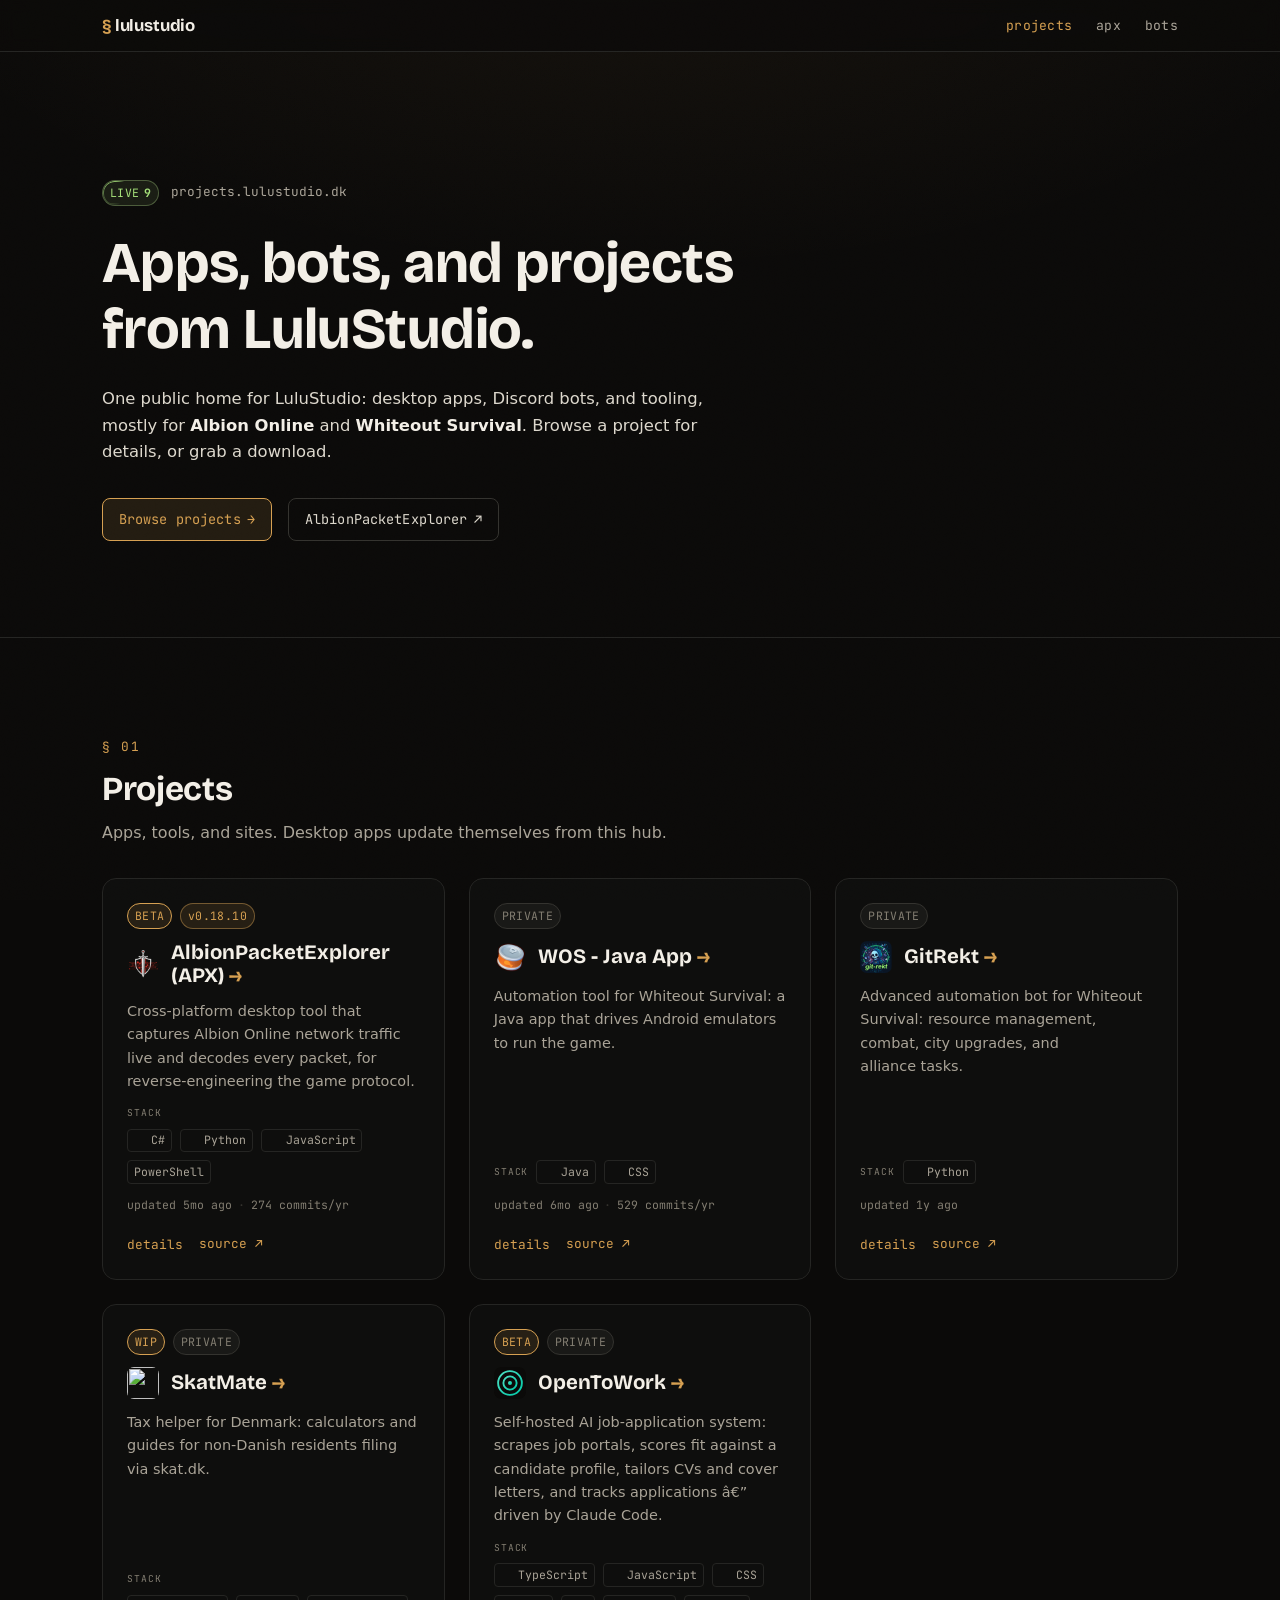
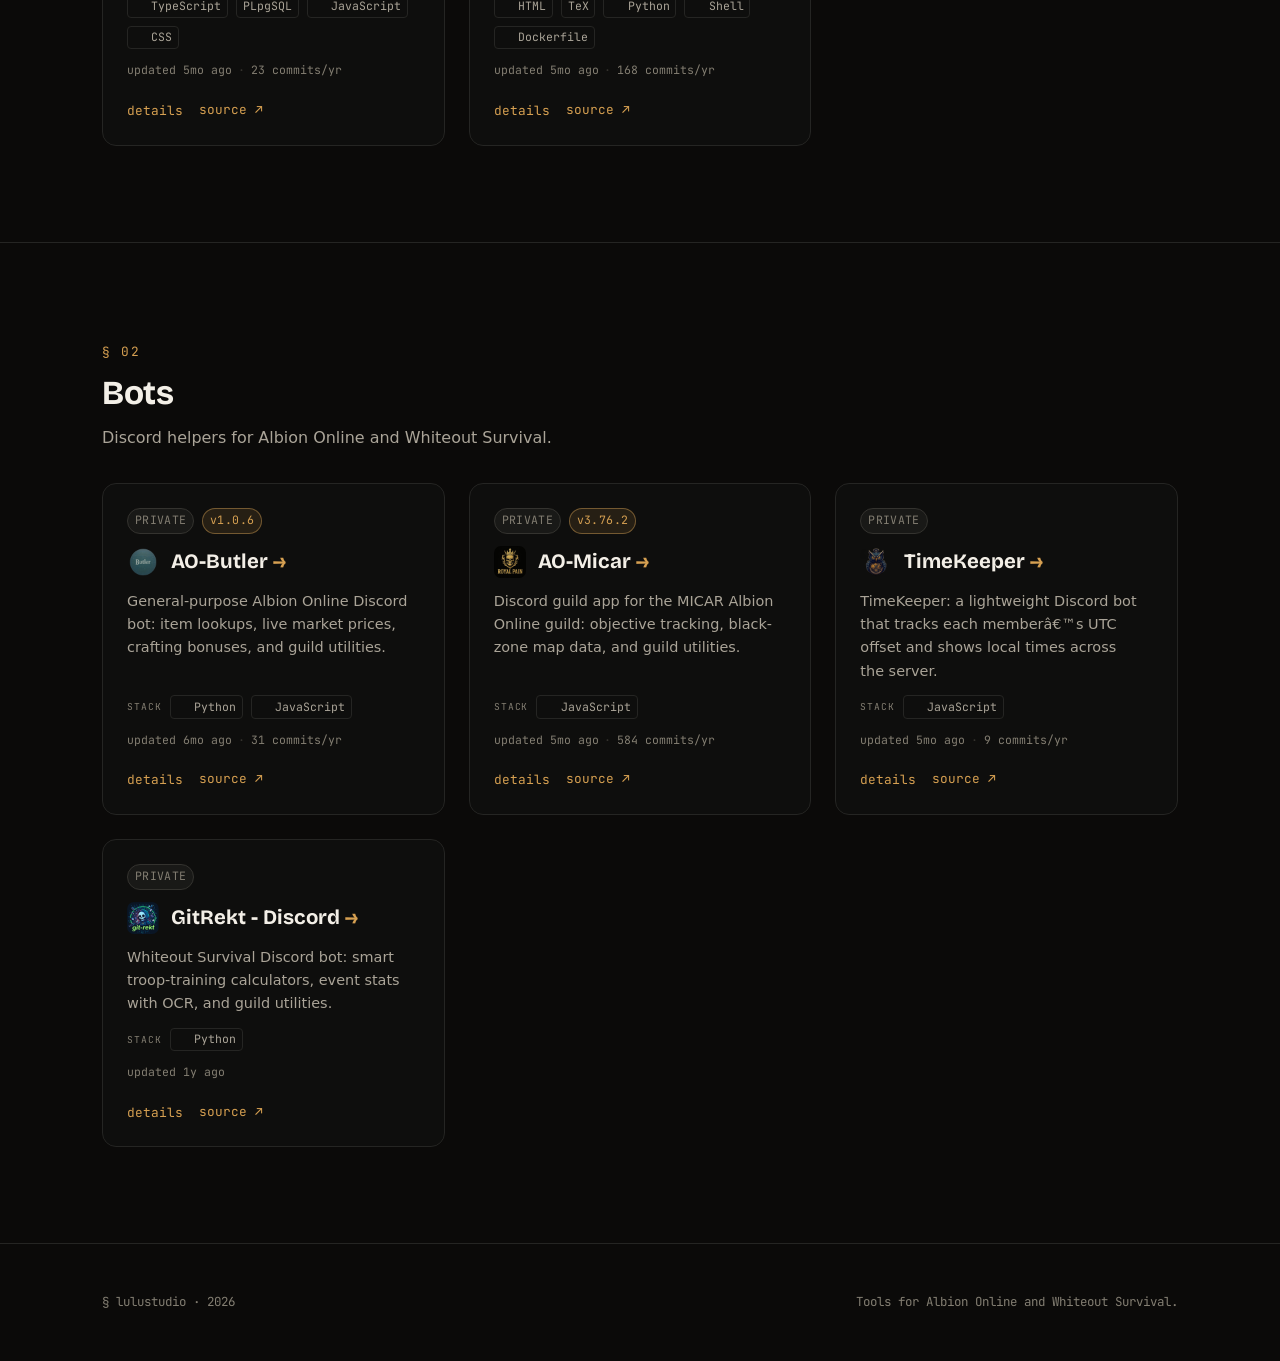
==== index.html @ aff36cd7 "deploy site (stamp 224395fc3f15c5850746628ff8df8f4516e7709df6c220919f3e209f35f2060c)" ====
<!doctype html>
<html lang="en">
  <head>
    <meta charset="utf-8" />
    <meta name="viewport" content="width=device-width, initial-scale=1" />
    <title>LuluStudio - hub</title>
    <meta name="description" content="LuluStudio hub: project pages, bot invites, downloads, and app update feeds." />
    <link rel="canonical" href="https://projects.lulustudio.dk/" />
    <meta property="og:title" content="LuluStudio - hub" />
    <meta property="og:description" content="Project pages, bot invites, downloads, and self-updating apps." />
    <meta property="og:type" content="website" />
    <meta name="theme-color" content="#0b0a09" />
    <link rel="icon" href="/favicon.svg" type="image/svg+xml" />
    <link rel="preconnect" href="https://fonts.googleapis.com" />
    <link rel="preconnect" href="https://fonts.gstatic.com" crossorigin />
    <link href="https://fonts.googleapis.com/css2?family=Bricolage+Grotesque:opsz,wght@12..96,400..800&family=JetBrains+Mono:wght@400;500;600&display=swap" rel="stylesheet" />
    <link rel="stylesheet" href="/css/styles.css" />
  </head>
  <body>
    <div class="grain" aria-hidden="true"></div>
    <a class="skip-link" href="#main">skip to content</a>

    <nav class="site-nav">
      <div class="page-width site-nav__bar">
        <a class="site-nav__brand" href="/"><span class="site-nav__mark">§</span> <span class="site-nav__word">lulustudio</span></a>
        <ul class="site-nav__links">
          <li><a href="#projects" aria-current="page">projects</a></li>
          <li><a href="/apx/">apx</a></li>
          <li><a href="/bots/">bots</a></li>
        </ul>
      </div>
    </nav>

    <main id="main">
      <header class="hero">
        <div class="page-width">
          <p class="hero__eyebrow">
            <span class="badge badge--live">live <span class="live-count" data-live-count>5</span></span>
            projects.lulustudio.dk
          </p>
          <h1 class="hero__title">Apps, bots, and projects from LuluStudio.</h1>
          <p class="hero__lead">
            One public home for LuluStudio: desktop apps, Discord bots, and tooling, mostly for
            <strong>Albion Online</strong> and <strong>Whiteout Survival</strong>. Browse a project
            for details, or grab a download.
          </p>
          <div class="hero__actions">
            <a class="button" href="#projects">Browse projects <span aria-hidden="true">→</span></a>
            <a class="button button--ghost" href="/apx/">AlbionPacketExplorer <span aria-hidden="true">↗</span></a>
          </div>
        </div>
      </header>

      <section class="section" id="projects">
        <div class="page-width">
          <header class="section__header">
            <span class="section__number">§ 01</span>
            <h2 class="section__title">Projects</h2>
            <p class="section__lead">Apps, tools, and sites. Desktop apps update themselves from this hub.</p>
          </header>
          <div class="card-grid" data-cards="projects"></div>
        </div>
      </section>

      <section class="section" id="bots">
        <div class="page-width">
          <header class="section__header">
            <span class="section__number">§ 02</span>
            <h2 class="section__title">Bots</h2>
            <p class="section__lead">Discord helpers for Albion Online and Whiteout Survival.</p>
          </header>
          <div class="card-grid" data-cards="bots"></div>
        </div>
      </section>
    </main>

    <footer class="site-footer">
      <div class="page-width site-footer__row">
        <span>§ lulustudio · <span data-current-year></span></span>
        <span>Tools for Albion Online and Whiteout Survival.</span>
      </div>
    </footer>

    <script src="/js/data.js"></script>
    <script src="/js/render.js"></script>
    <script src="/js/cursor.js"></script>
  </body>
</html>
---- css/styles.css ----
@import './theme.css';

/* ── reset ── */
*, *::before, *::after { box-sizing: border-box; margin: 0; padding: 0; }
html { scroll-behavior: smooth; -webkit-text-size-adjust: 100%; }

body {
  background: var(--color-bg);
  color: var(--color-text);
  font-family: var(--font-body);
  font-size: var(--font-size-body);
  line-height: var(--line-height-normal);
  min-height: 100svh;
  -webkit-font-smoothing: antialiased;
  text-rendering: optimizeLegibility;
  overflow-x: hidden;
}

/* firelight warmth from the top, like glow on a cave wall */
body::before {
  content: '';
  position: fixed;
  inset: 0;
  z-index: -2;
  background:
    radial-gradient(1100px 520px at 50% -10%, var(--color-accent-faint), transparent 70%),
    var(--color-bg);
  pointer-events: none;
}

/* dot grid revealed by a spotlight that follows the mouse (see js/cursor.js).
   Ported from cv-lulustudio, recolored to the hub accent. Sits behind content. */
.dot-grid {
  position: fixed;
  inset: 0;
  z-index: -1;
  pointer-events: none;
  background-image: radial-gradient(circle, color-mix(in srgb, var(--color-accent) 60%, transparent) 1.2px, transparent 1.2px);
  background-size: 26px 26px;
  -webkit-mask-image: radial-gradient(ellipse 360px 300px at var(--mx, -999px) var(--my, -999px), #000 8%, transparent 70%);
  mask-image: radial-gradient(ellipse 360px 300px at var(--mx, -999px) var(--my, -999px), #000 8%, transparent 70%);
}

/* subtle film-grain overlay */
.grain {
  position: fixed;
  inset: 0;
  z-index: 9999;
  pointer-events: none;
  opacity: 0.035;
  mix-blend-mode: overlay;
  background-image: url("data:image/svg+xml,%3Csvg xmlns='http://www.w3.org/2000/svg' width='160' height='160'%3E%3Cfilter id='n'%3E%3CfeTurbulence type='fractalNoise' baseFrequency='0.85' numOctaves='2' stitchTiles='stitch'/%3E%3C/filter%3E%3Crect width='100%25' height='100%25' filter='url(%23n)'/%3E%3C/svg%3E");
}

/* ── headings ── */
h1, h2, h3 {
  font-family: var(--font-display);
  color: var(--color-heading);
  line-height: var(--line-height-tight);
  font-weight: 700;
  letter-spacing: -0.01em;
  text-wrap: balance;
  overflow-wrap: break-word;
}
h1 { font-size: var(--font-size-hero); }
h2 { font-size: var(--font-size-title); }
h3 { font-size: var(--font-size-subtitle); }
p { color: var(--color-text); text-wrap: pretty; }
strong { color: var(--color-heading); font-weight: 700; }
img, svg, video { max-width: 100%; height: auto; }

/* ── links ── */
a { color: var(--color-accent); text-decoration: none; transition: color 0.15s ease; }
a:hover { color: var(--color-accent-bright); }

/* ── code / mono ── */
code, pre, kbd, samp { font-family: var(--font-mono); font-size: var(--font-size-code); }
code:not(pre code) {
  background: var(--color-inset);
  border: 1px solid var(--color-border);
  border-radius: var(--radius-sm);
  padding: 0.1em 0.4em;
  color: var(--color-heading);
}

/* ── layout primitives ── */
.page-width {
  max-width: var(--max-width);
  margin-inline: auto;
  padding-inline: clamp(1.1rem, 4vw, 2rem);
}

/* ── focus / a11y ── */
a:focus-visible, button:focus-visible, [tabindex]:focus-visible {
  outline: 2px solid var(--color-accent);
  outline-offset: 3px;
  border-radius: var(--radius-sm);
}
.visually-hidden {
  position: absolute; width: 1px; height: 1px;
  padding: 0; margin: -1px; overflow: hidden;
  clip: rect(0, 0, 0, 0); white-space: nowrap; border: 0;
}

/* ── button ── */
.button {
  display: inline-flex;
  align-items: center;
  gap: 0.5em;
  font-family: var(--font-mono);
  font-size: 0.85rem;
  letter-spacing: 0.01em;
  padding: 0.7em 1.15em;
  border-radius: var(--radius-md);
  border: 1px solid var(--color-accent);
  background: var(--color-accent-soft);
  color: var(--color-accent);
  transition: background 0.16s ease, border-color 0.16s ease, color 0.16s ease, transform 0.16s ease;
}
.button:hover { background: var(--color-accent); color: var(--color-bg); transform: translateY(-1px); }
.button--ghost { border-color: var(--color-border-strong); background: transparent; color: var(--color-text); }
.button--ghost:hover {
  border-color: var(--color-accent);
  background: var(--color-accent-soft);
  color: var(--color-accent);
  transform: translateY(-1px);
}

/* ── skip link ── */
.skip-link {
  position: fixed; top: 8px; left: 8px; z-index: 10000;
  transform: translateY(-160%);
  background: var(--color-accent); color: var(--color-bg);
  font-family: var(--font-mono); font-size: 0.75rem; font-weight: 600;
  padding: 0.6em 1em; border-radius: var(--radius-sm);
  transition: transform 0.18s ease;
}
.skip-link:focus { transform: translateY(0); }

/* ── navigation ── */
.site-nav {
  position: sticky; top: 0; z-index: 100;
  min-height: var(--nav-height);
  display: flex; align-items: center;
  background: color-mix(in srgb, var(--color-bg) 82%, transparent);
  backdrop-filter: blur(8px);
  border-bottom: 1px solid var(--color-border);
}
.site-nav__bar { display: flex; align-items: center; justify-content: space-between; gap: var(--space-lg); width: 100%; }
.site-nav__brand { font-family: var(--font-display); font-weight: 700; color: var(--color-heading); font-size: 1.05rem; letter-spacing: -0.01em; }
.site-nav__brand:hover { color: var(--color-heading); }
.site-nav__mark { color: var(--color-accent); }
.site-nav__links { display: flex; gap: var(--space-lg); list-style: none; }
.site-nav__links a { font-family: var(--font-mono); font-size: 0.82rem; color: var(--color-text-muted); letter-spacing: 0.02em; }
.site-nav__links a:hover,
.site-nav__links a[aria-current='page'] { color: var(--color-accent); }

/* ── hero ── */
.hero { padding-block: clamp(3rem, 11vw, 8rem) var(--section-padding); }
.hero__eyebrow {
  display: flex; align-items: center; gap: var(--space-sm);
  font-family: var(--font-mono); font-size: 0.8rem; color: var(--color-text-muted);
  margin-bottom: var(--space-lg); flex-wrap: wrap;
}
.hero__title { margin-bottom: var(--space-lg); max-width: 18ch; }
.hero__lead { max-width: 60ch; color: var(--color-text); font-size: 1.08em; }
.hero__actions { display: flex; flex-wrap: wrap; gap: var(--space-md); margin-top: var(--space-xl); }
.hero__back { font-family: var(--font-mono); font-size: 0.8rem; color: var(--color-text-muted); display: inline-block; margin-bottom: var(--space-lg); }

/* ── numbered section ── */
.section { padding-block: var(--section-padding); border-top: 1px solid var(--color-border); }
.section__header { margin-bottom: var(--space-xl); }
.section__number { display: inline-block; font-family: var(--font-mono); font-size: 0.8rem; letter-spacing: 0.12em; color: var(--color-accent); margin-bottom: var(--space-sm); }
.section__title { max-width: 24ch; }
.section__lead { margin-top: var(--space-sm); color: var(--color-text-muted); max-width: 60ch; font-size: 1.05em; }

/* ── card grid + card ── */
.card-grid { display: grid; grid-template-columns: repeat(auto-fit, minmax(min(100%, 320px), 1fr)); gap: var(--space-lg); }
.card {
  display: flex; flex-direction: column; gap: var(--space-sm);
  padding: var(--space-lg);
  background: color-mix(in srgb, var(--color-card) 55%, transparent);
  border: 1px solid var(--color-border); border-radius: var(--radius-lg);
  transition: border-color 0.18s ease, transform 0.18s ease, background 0.18s ease;
}
.card:hover { border-color: var(--color-border-strong); transform: translateY(-2px); background: color-mix(in srgb, var(--color-elevated) 60%, transparent); }
.card__meta { display: flex; flex-wrap: wrap; gap: var(--space-xs); }
.card__head { display: flex; align-items: center; gap: var(--space-sm); }
.card__icon { width: 32px; height: 32px; flex-shrink: 0; border-radius: 7px; object-fit: contain; }
.card__title { font-size: var(--font-size-subtitle); overflow-wrap: anywhere; }
.card__title-btn {
  font: inherit; color: var(--color-heading); background: none; border: 0; padding: 0;
  text-align: left; cursor: pointer; transition: color 0.15s ease;
}
.card__title-btn:hover { color: var(--color-accent); }
.card__title-arrow { color: var(--color-accent); white-space: nowrap; }
.card__description { color: var(--color-text-muted); font-size: 0.95em; flex: 1; }
/* tech stack: a labeled row of language chips with a color dot each */
.card__stack { display: flex; align-items: center; flex-wrap: wrap; gap: var(--space-xs); }
.card__stack-label { font-family: var(--font-mono); font-size: 0.6rem; text-transform: uppercase; letter-spacing: 0.1em; color: var(--color-text-faint); }
.tech-list { display: flex; flex-wrap: wrap; gap: var(--space-xs); list-style: none; }
.tech { display: inline-flex; align-items: center; gap: 0.4em; font-family: var(--font-mono); font-size: 0.72rem; color: var(--color-text-muted); border: 1px solid var(--color-border); border-radius: var(--radius-sm); padding: 0.12em 0.5em; }
.tech__dot { width: 8px; height: 8px; border-radius: 2px; display: inline-block; }
.card__actions { display: flex; flex-wrap: wrap; align-items: center; gap: var(--space-md); margin-top: var(--space-xs); }
.card__action {
  font-family: var(--font-mono); font-size: 0.8rem; color: var(--color-accent);
  background: none; border: 0; padding: 0; cursor: pointer; transition: color 0.15s ease;
}
.card__action:hover { color: var(--color-accent-bright); }

/* compact stats line under the card description */
.statline { display: flex; flex-wrap: wrap; align-items: center; gap: 0.5em; font-family: var(--font-mono); font-size: 0.72rem; color: var(--color-text-faint); }
.statline__sep { color: var(--color-border-strong); }

/* ── badge ── */
.badge {
  display: inline-flex; align-items: center; gap: 0.4em;
  font-family: var(--font-mono); font-size: 0.72rem; letter-spacing: 0.03em;
  text-transform: uppercase; padding: 0.22em 0.6em; border-radius: var(--radius-pill);
  border: 1px solid var(--color-border-strong); background: var(--color-inset); color: var(--color-text-muted); white-space: nowrap;
}
.badge__dot { font-size: 0.6em; line-height: 1; display: inline-block; }

/* live badge: vivid green, with a light circling the pill border */
.badge--live {
  position: relative;
  color: var(--color-live-bright);
  border-color: color-mix(in srgb, var(--color-live) 45%, transparent);
  background: var(--color-live-soft);
}
.badge--live .live-count { font-weight: 700; }
.badge--live::before {
  content: '';
  position: absolute;
  inset: 0;
  border-radius: inherit;
  padding: 1.4px;
  background: conic-gradient(from var(--beam-angle, 0deg),
    transparent 0 62%,
    color-mix(in srgb, var(--color-live-bright) 40%, transparent) 74%,
    var(--color-live-bright) 84%,
    transparent 92%);
  -webkit-mask: linear-gradient(#000 0 0) content-box, linear-gradient(#000 0 0);
  -webkit-mask-composite: xor;
          mask: linear-gradient(#000 0 0) content-box, linear-gradient(#000 0 0);
          mask-composite: exclude;
  animation: badge-beam 2.6s linear infinite;
  pointer-events: none;
}
@property --beam-angle { syntax: '<angle>'; inherits: false; initial-value: 0deg; }
@keyframes badge-beam { to { --beam-angle: 360deg; } }
.badge--accent { color: var(--color-accent); border-color: var(--color-accent); background: var(--color-accent-soft); }
.badge--warn { color: var(--color-warn); border-color: var(--color-warn); }
.badge--private { color: var(--color-text-faint); border-color: var(--color-border-strong); }
.badge--fork { color: var(--color-text-muted); border-color: var(--color-border-strong); }
.badge--discord { color: #aab0f7; border-color: color-mix(in srgb, #5865f2 55%, transparent); background: rgba(88, 101, 242, 0.12); }
.badge--version { color: var(--color-accent); border-color: color-mix(in srgb, var(--color-accent) 45%, transparent); background: var(--color-accent-soft); text-transform: none; }
.badge__icon { display: inline-block; vertical-align: -1px; }

/* ── code block ── */
.code-block { border: 1px solid var(--color-border); border-radius: var(--radius-md); background: var(--color-elevated); overflow: hidden; }
.code-block__bar { display: flex; align-items: center; gap: 0.5em; padding: 0.5em 0.9em; font-family: var(--font-mono); font-size: 0.72rem; letter-spacing: 0.04em; color: var(--color-text-muted); background: var(--color-inset); border-bottom: 1px solid var(--color-border); }
.code-block__dot { color: var(--color-accent); font-size: 0.7em; }
.code-block__body { margin: 0; padding: var(--space-md); overflow-x: auto; color: var(--color-heading); line-height: 1.6; }

/* ── prose + checklist ── */
.prose { max-width: 64ch; display: flex; flex-direction: column; gap: var(--space-lg); }
.checklist { list-style: none; display: flex; flex-direction: column; gap: var(--space-xs); }
.checklist li { font-family: var(--font-mono); font-size: 0.85rem; color: var(--color-text-muted); }
.checklist__mark { color: var(--color-live); margin-right: 0.5em; }
.callout--warn { color: var(--color-text); border-left: 2px solid var(--color-warn); padding-left: var(--space-md); }
.fine-print { font-size: 0.88rem; color: var(--color-text-muted); max-width: 60ch; }
.see-all { margin-top: var(--space-lg); font-family: var(--font-mono); font-size: 0.85rem; }

/* ── download grid (apx) ── */
.download-grid { display: grid; grid-template-columns: repeat(auto-fill, minmax(min(100%, 240px), 1fr)); gap: var(--space-md); }
.download {
  display: flex; flex-direction: column;
  background: var(--color-card); border: 1px solid var(--color-border); border-radius: var(--radius-md);
  transition: border-color 0.18s ease, transform 0.18s ease;
}
.download:hover { border-color: var(--color-accent); transform: translateY(-2px); }
.download__main { display: grid; grid-template-columns: 1fr auto; align-items: center; gap: 0.2em var(--space-sm); padding: var(--space-md) var(--space-lg); }
.download__label { color: var(--color-heading); font-weight: 600; }
.download__platform { grid-column: 1; font-family: var(--font-mono); font-size: 0.72rem; color: var(--color-text-faint); }
.download__arrow { grid-row: 1 / 3; grid-column: 2; color: var(--color-accent); font-size: 1.2rem; }
.download__portable {
  display: flex; align-items: center; gap: 0.4em;
  padding: 0.55em var(--space-lg);
  border-top: 1px solid var(--color-border);
  font-family: var(--font-mono); font-size: 0.72rem; color: var(--color-text-muted);
}
.download__portable:hover { color: var(--color-accent); }

/* breathing room between the download grid and the note under it */
.download-grid + .fine-print { margin-top: var(--space-lg); }

/* ── footer ── */
.site-footer { border-top: 1px solid var(--color-border); padding-block: var(--space-2xl); color: var(--color-text-faint); font-family: var(--font-mono); font-size: 0.78rem; }
.site-footer__row { display: flex; flex-wrap: wrap; gap: var(--space-md); justify-content: space-between; }

/* ── empty state (shown if data fails to load) ── */
.empty-state { color: var(--color-text-faint); font-family: var(--font-mono); font-size: 0.85rem; }

/* ── details dialog (click-to-expand) ── */
.details {
  width: min(640px, calc(100vw - 2rem));
  margin: auto;
  padding: 0;
  border: 1px solid var(--color-border-strong);
  border-radius: var(--radius-lg);
  background: var(--color-card);
  color: var(--color-text);
}
.details::backdrop { background: rgba(0, 0, 0, 0.66); backdrop-filter: blur(2px); }
.details[open] { animation: details-in 0.22s cubic-bezier(0.16, 1, 0.3, 1) both; }
.details[open]::backdrop { animation: backdrop-in 0.22s ease both; }
@keyframes details-in { from { opacity: 0; transform: translateY(10px) scale(0.98); } to { opacity: 1; transform: none; } }
@keyframes backdrop-in { from { opacity: 0; } to { opacity: 1; } }
.details__panel { position: relative; padding: var(--space-xl); display: flex; flex-direction: column; gap: var(--space-md); }
.details__release { font-family: var(--font-mono); font-size: 0.78rem; color: var(--color-text-muted); }
.details__release strong { color: var(--color-accent); }
.details__close {
  position: absolute; top: var(--space-md); right: var(--space-md);
  background: none; border: 0; color: var(--color-text-muted); cursor: pointer;
  font-size: 1rem; line-height: 1; padding: 0.3em;
}
.details__close:hover { color: var(--color-heading); }
.details__heading-row { display: flex; align-items: center; gap: var(--space-sm); }
.details__heading-row .card__icon { width: 34px; height: 34px; }
.details__title { font-size: var(--font-size-title); overflow-wrap: anywhere; padding-right: 2rem; }
.details__description { color: var(--color-text-muted); }
.details__block { display: flex; flex-direction: column; gap: var(--space-xs); }
.details__heading { font-family: var(--font-mono); font-size: 0.72rem; text-transform: uppercase; letter-spacing: 0.06em; color: var(--color-text-muted); }
.details__heading-note { color: var(--color-text-faint); text-transform: none; letter-spacing: 0; }
.details__links { display: flex; flex-wrap: wrap; gap: var(--space-sm); margin-top: var(--space-xs); }

/* curated runtime facts in the details panel */
.facts { list-style: none; display: flex; flex-wrap: wrap; gap: var(--space-xs); }
.fact {
  font-family: var(--font-mono); font-size: 0.7rem; color: var(--color-text);
  border: 1px solid var(--color-border-strong); border-radius: var(--radius-pill);
  padding: 0.2em 0.65em; background: var(--color-inset);
}

/* stat grid */
.stat-grid { display: grid; grid-template-columns: repeat(auto-fit, minmax(110px, 1fr)); gap: var(--space-sm); margin: 0; }
.stat { background: var(--color-elevated); border: 1px solid var(--color-border); border-radius: var(--radius-md); padding: var(--space-sm) var(--space-md); }
.stat__label { font-family: var(--font-mono); font-size: 0.66rem; text-transform: uppercase; letter-spacing: 0.05em; color: var(--color-text-faint); margin: 0 0 0.2em; }
.stat__value { font-size: 0.95rem; color: var(--color-heading); margin: 0; }

/* language bar */
.lang-bar { display: flex; height: 10px; border-radius: var(--radius-pill); overflow: hidden; background: var(--color-inset); }
.lang-bar__seg { display: block; height: 100%; }
.lang-bar__legend { list-style: none; display: flex; flex-wrap: wrap; gap: var(--space-md); margin-top: var(--space-xs); font-family: var(--font-mono); font-size: 0.72rem; color: var(--color-text-muted); }
.lang-bar__legend li { display: flex; align-items: center; gap: 0.4em; }
.lang-bar__chip { width: 10px; height: 10px; border-radius: 2px; display: inline-block; }
.lang-bar__pct { color: var(--color-text-faint); }
.lang-bar__seg--0 { background: var(--color-accent); }
.lang-bar__seg--1 { background: var(--color-live); }
.lang-bar__seg--2 { background: #7e8ab0; }
.lang-bar__seg--3 { background: var(--color-warn); }

/* commit sparkline */
.spark { display: flex; align-items: flex-end; gap: 2px; height: 56px; padding: var(--space-xs); background: var(--color-elevated); border: 1px solid var(--color-border); border-radius: var(--radius-md); }
.spark__bar { flex: 1; min-width: 2px; background: var(--color-accent); border-radius: 1px 1px 0 0; opacity: 0.85; transition: opacity 0.12s ease; }
.spark__bar:hover { opacity: 1; }
.spark-axis { display: flex; justify-content: space-between; font-family: var(--font-mono); font-size: 0.62rem; color: var(--color-text-faint); margin-top: 0.3em; }

/* prev / next navigation inside the details panel */
.details__nav { display: flex; align-items: center; justify-content: space-between; gap: var(--space-sm); margin-top: var(--space-xs); padding-top: var(--space-md); border-top: 1px solid var(--color-border); }
.details__nav-btn {
  font-family: var(--font-mono); font-size: 0.75rem; color: var(--color-accent);
  background: none; border: 0; cursor: pointer; padding: 0.3em 0; max-width: 42%;
  overflow: hidden; text-overflow: ellipsis; white-space: nowrap; transition: color 0.15s ease;
}
.details__nav-btn:hover { color: var(--color-accent-bright); }
.details__nav-btn--off { color: var(--color-text-faint); cursor: default; }
.details__nav-count { font-family: var(--font-mono); font-size: 0.7rem; color: var(--color-text-faint); flex-shrink: 0; }

[id] { scroll-margin-top: calc(var(--nav-height) + 16px); }

/* ── responsive ── */
@media (max-width: 640px) {
  .card-grid { grid-template-columns: 1fr; gap: var(--space-md); }
  .hero__actions .button { width: 100%; justify-content: center; }
  .site-nav__links { gap: var(--space-md); }
  .site-nav__word { display: none; } /* keep just the section mark on tiny screens */
}
@media (max-width: 380px) {
  .site-nav__links a { font-size: 0.75rem; }
}
@media (min-width: 1400px) {
  :root { --max-width: 1280px; }
}
@media (prefers-reduced-motion: reduce) {
  html { scroll-behavior: auto; }
  *, *::before, *::after { transition: none !important; animation: none !important; }
  .grain, .dot-grid { display: none; }
}
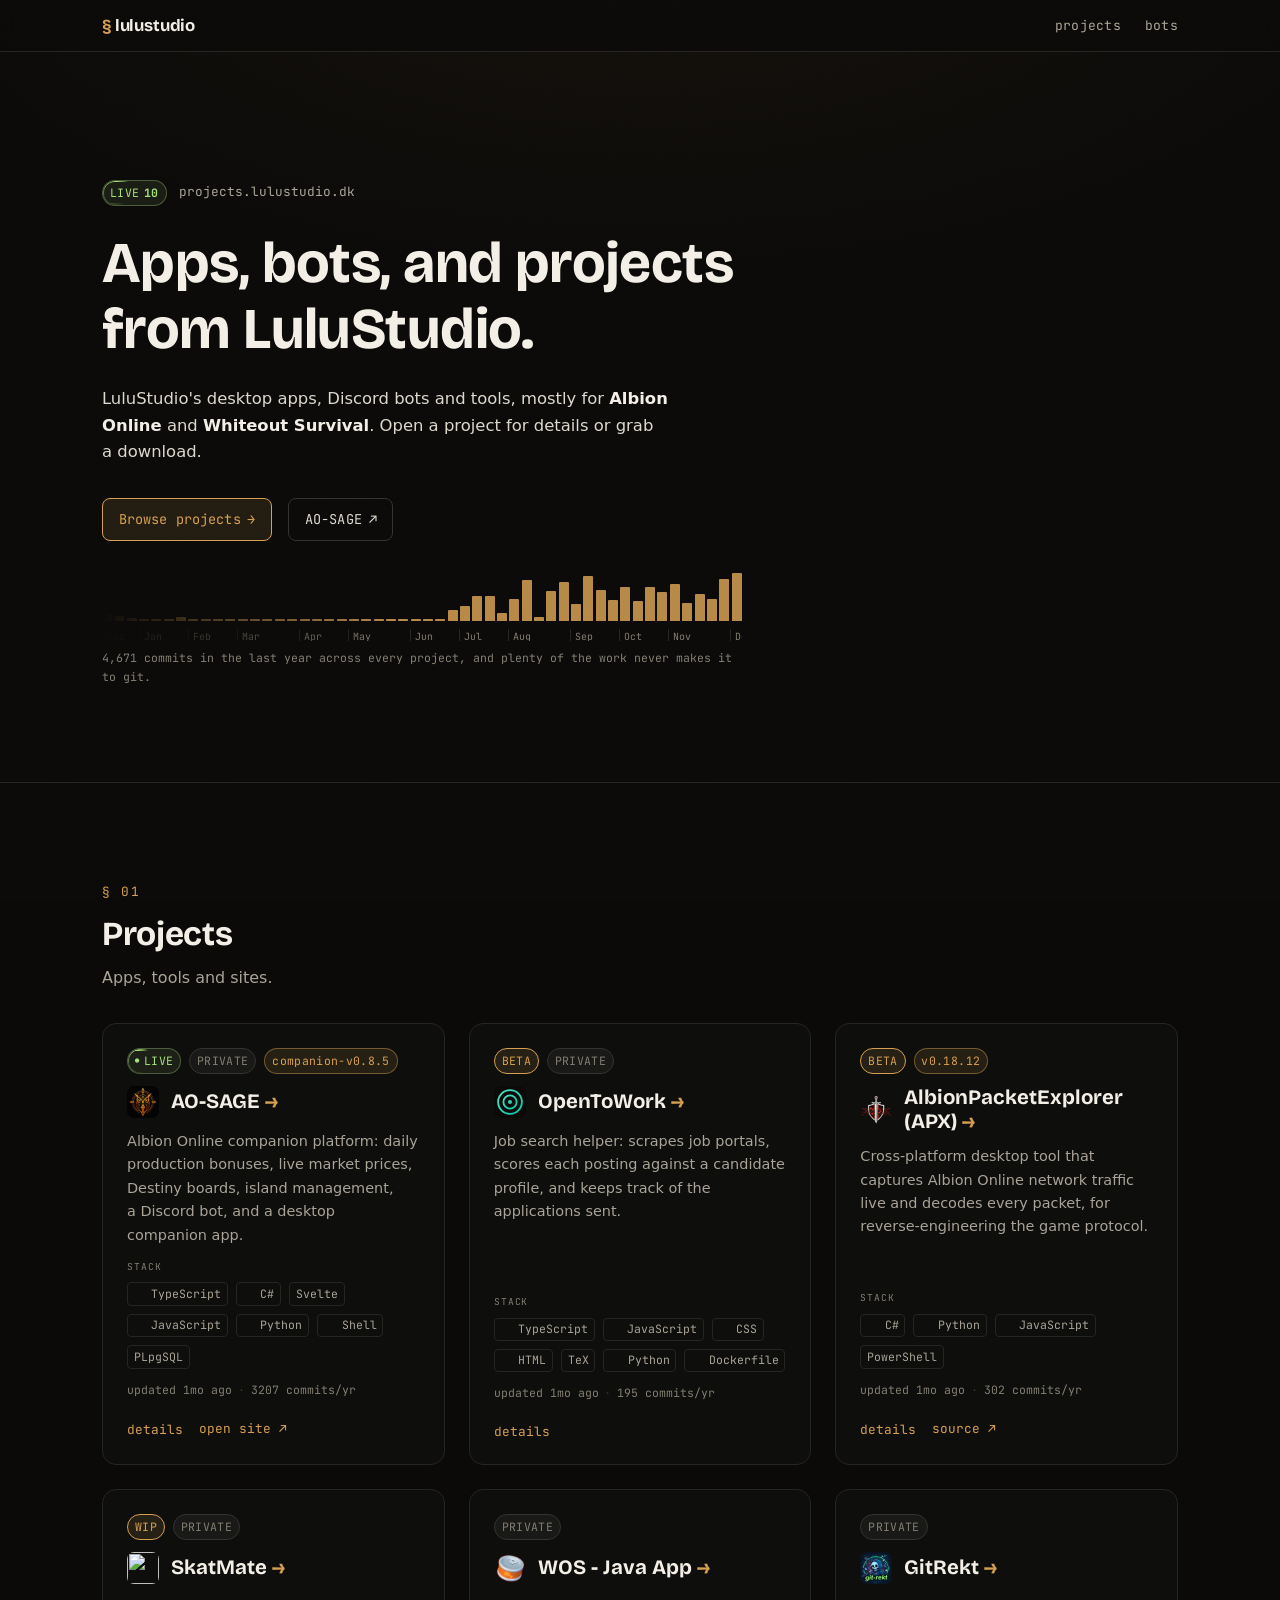
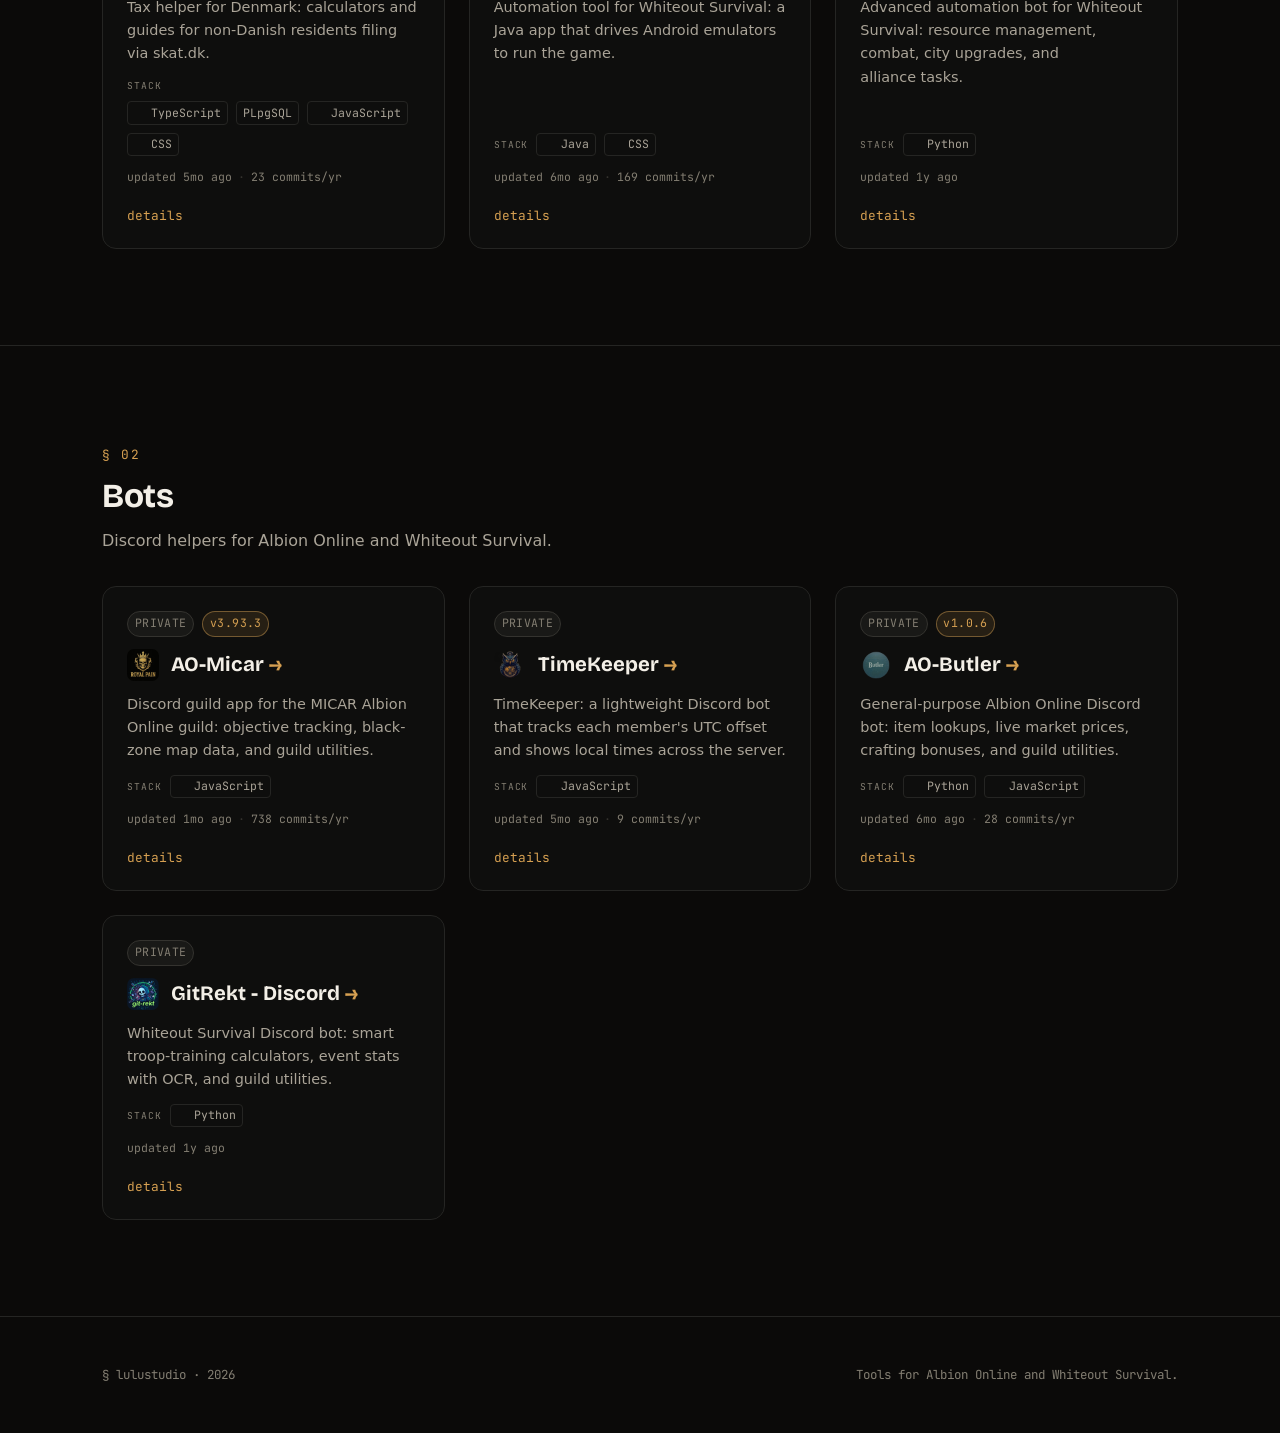
==== commit 5b0ad743: "deploy site (stamp ef620f9354d008705d7708d0309b95d2ac4df0331ee9680e819aa25bce0a4d32)" ====
--- a/index.html
+++ b/index.html
@@ -4,7 +4,7 @@
     <meta charset="utf-8" />
     <meta name="viewport" content="width=device-width, initial-scale=1" />
     <title>LuluStudio - hub</title>
-    <meta name="description" content="LuluStudio hub: project pages, bot invites, downloads, and app update feeds." />
+    <meta name="description" content="LuluStudio's desktop apps, Discord bots and tools for Albion Online and Whiteout Survival." />
     <link rel="canonical" href="https://projects.lulustudio.dk/" />
     <meta property="og:title" content="LuluStudio - hub" />
     <meta property="og:description" content="Project pages, bot invites, downloads, and self-updating apps." />
@@ -14,7 +14,7 @@
     <link rel="preconnect" href="https://fonts.googleapis.com" />
     <link rel="preconnect" href="https://fonts.gstatic.com" crossorigin />
     <link href="https://fonts.googleapis.com/css2?family=Bricolage+Grotesque:opsz,wght@12..96,400..800&family=JetBrains+Mono:wght@400;500;600&display=swap" rel="stylesheet" />
-    <link rel="stylesheet" href="/css/styles.css" />
+    <link rel="stylesheet" href="/css/styles.css?v=7c2fed3b" />
   </head>
   <body>
     <div class="grain" aria-hidden="true"></div>
@@ -24,9 +24,8 @@
       <div class="page-width site-nav__bar">
         <a class="site-nav__brand" href="/"><span class="site-nav__mark">§</span> <span class="site-nav__word">lulustudio</span></a>
         <ul class="site-nav__links">
-          <li><a href="#projects" aria-current="page">projects</a></li>
-          <li><a href="/apx/">apx</a></li>
-          <li><a href="/bots/">bots</a></li>
+          <li><a href="#projects">projects</a></li>
+          <li><a href="#bots">bots</a></li>
         </ul>
       </div>
     </nav>
@@ -40,14 +39,13 @@
           </p>
           <h1 class="hero__title">Apps, bots, and projects from LuluStudio.</h1>
           <p class="hero__lead">
-            One public home for LuluStudio: desktop apps, Discord bots, and tooling, mostly for
-            <strong>Albion Online</strong> and <strong>Whiteout Survival</strong>. Browse a project
-            for details, or grab a download.
+            LuluStudio's desktop apps, Discord bots and tools, mostly for <strong>Albion Online</strong> and <strong>Whiteout Survival</strong>. Open a project for details or grab a download.
           </p>
           <div class="hero__actions">
             <a class="button" href="#projects">Browse projects <span aria-hidden="true">→</span></a>
-            <a class="button button--ghost" href="/apx/">AlbionPacketExplorer <span aria-hidden="true">↗</span></a>
+            <a class="button button--ghost" href="https://ao-sage.com" target="_blank" rel="noopener">AO-SAGE <span aria-hidden="true">↗</span></a>
           </div>
+          <div class="activity-strip" data-activity-strip></div>
         </div>
       </header>
 
@@ -56,7 +54,7 @@
           <header class="section__header">
             <span class="section__number">§ 01</span>
             <h2 class="section__title">Projects</h2>
-            <p class="section__lead">Apps, tools, and sites. Desktop apps update themselves from this hub.</p>
+            <p class="section__lead">Apps, tools and sites.</p>
           </header>
           <div class="card-grid" data-cards="projects"></div>
         </div>
@@ -81,8 +79,8 @@
       </div>
     </footer>
 
-    <script src="/js/data.js"></script>
-    <script src="/js/render.js"></script>
-    <script src="/js/cursor.js"></script>
+    <script src="/js/data.js?v=7c2fed3b"></script>
+    <script src="/js/render.js?v=7c2fed3b"></script>
+    <script src="/js/cursor.js?v=7c2fed3b"></script>
   </body>
 </html>
--- a/css/styles.css
+++ b/css/styles.css
@@ -1,4 +1,4 @@
-@import './theme.css';
+@import './theme.css?v=7c2fed3b';
 
 /* ── reset ── */
 *, *::before, *::after { box-sizing: border-box; margin: 0; padding: 0; }
@@ -153,7 +153,6 @@
 .site-nav__links { display: flex; gap: var(--space-lg); list-style: none; }
 .site-nav__links a { font-family: var(--font-mono); font-size: 0.82rem; color: var(--color-text-muted); letter-spacing: 0.02em; }
 .site-nav__links a:hover,
-.site-nav__links a[aria-current='page'] { color: var(--color-accent); }
 
 /* ── hero ── */
 .hero { padding-block: clamp(3rem, 11vw, 8rem) var(--section-padding); }
@@ -361,6 +360,36 @@
 .lang-bar__seg--2 { background: #7e8ab0; }
 .lang-bar__seg--3 { background: var(--color-warn); }
 
+/* hero commit strip */
+.activity-strip { margin-top: var(--space-xl); max-width: 640px; }
+.activity-strip__bars {
+  display: flex; align-items: flex-end; gap: 2px; height: 48px;
+  -webkit-mask-image: linear-gradient(to right, transparent, #000 45%);
+  mask-image: linear-gradient(to right, transparent, #000 45%);
+}
+.activity-strip__bar {
+  flex: 1; min-width: 2px; background: var(--color-accent); border-radius: 1px 1px 0 0; opacity: 0.85;
+  transform-origin: bottom; animation: activity-rise 320ms ease-out both; animation-delay: calc(var(--bar-index) * 10ms);
+}
+.activity-strip__axis {
+  position: relative; height: 1.2em; margin-top: var(--space-xs);
+  font-family: var(--font-mono); font-size: 0.62rem; color: var(--color-text-faint);
+  -webkit-mask-image: linear-gradient(to right, transparent, #000 45%);
+  mask-image: linear-gradient(to right, transparent, #000 45%);
+}
+.activity-strip__axis span { position: absolute; top: 0; padding-left: 4px; border-left: 1px solid var(--color-border); }
+.activity-strip__caption { font-family: var(--font-mono); font-size: 0.72rem; color: var(--color-text-faint); margin-top: var(--space-xs); min-height: 1.4em; }
+@media (hover: hover) {
+  .activity-strip__bar { transition: opacity 0.12s ease; }
+  .activity-strip__bars:hover .activity-strip__bar { opacity: 0.35; }
+  .activity-strip__bars:hover .activity-strip__bar:hover { opacity: 1; }
+}
+@keyframes activity-rise { from { transform: scaleY(0); } }
+@keyframes activity-fade { from { opacity: 0; } }
+@media (prefers-reduced-motion: reduce) {
+  .activity-strip__bar { animation: activity-fade 200ms ease-out both; animation-delay: 0s; }
+}
+
 /* commit sparkline */
 .spark { display: flex; align-items: flex-end; gap: 2px; height: 56px; padding: var(--space-xs); background: var(--color-elevated); border: 1px solid var(--color-border); border-radius: var(--radius-md); }
 .spark__bar { flex: 1; min-width: 2px; background: var(--color-accent); border-radius: 1px 1px 0 0; opacity: 0.85; transition: opacity 0.12s ease; }
